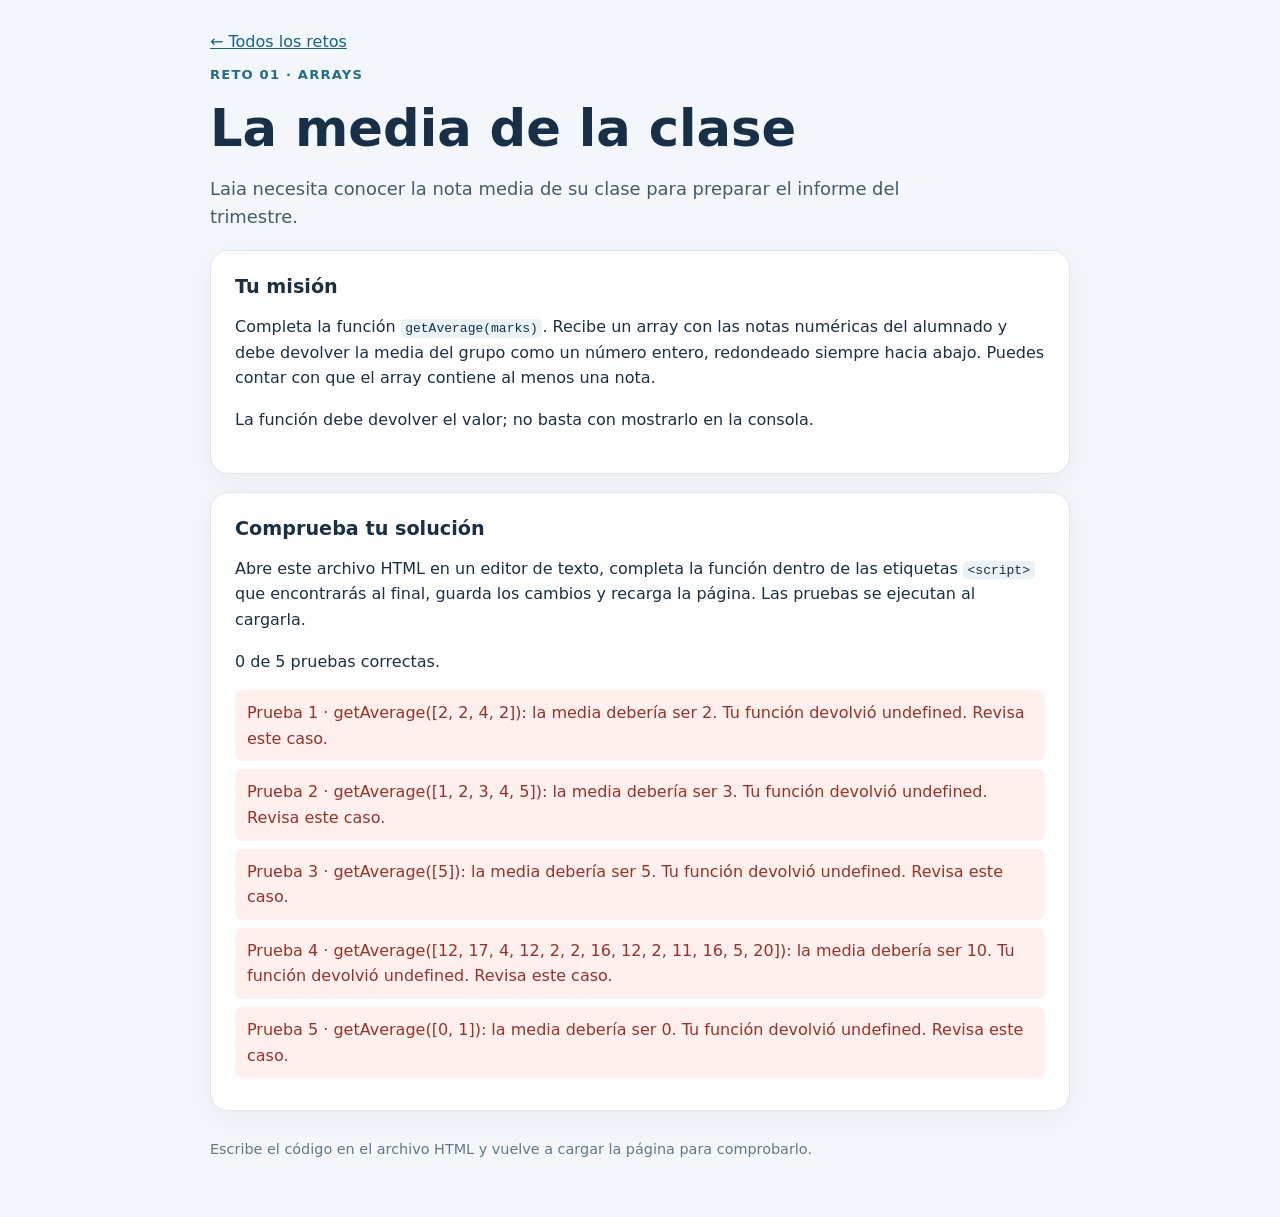
==== 01-media-clase.html @ 635ece25 "first commit" ====
<!doctype html>
<html lang="es">

<head>
  <meta charset="utf-8">
  <meta name="viewport" content="width=device-width,initial-scale=1">
  <title>La media de la clase</title>
  <link rel="stylesheet" href="estilos.css">
  <script src="retos.js" defer></script>
</head>

<body data-reto="media">
  <main>
    <header><a href="index.html">← Todos los retos</a>
      <p class="eyebrow">Reto 01 · Arrays</p>
      <h1>La media de la clase</h1>
      <p class="intro">Laia necesita conocer la nota media de su clase para preparar el informe del trimestre.</p>
    </header>
    <section class="panel">
      <h2>Tu misión</h2>
      <p>Completa la función <code>getAverage(marks)</code>. Recibe un array con las notas numéricas del alumnado y debe
        devolver la media del grupo como un número entero, redondeado siempre hacia abajo. Puedes contar con que el
        array contiene al menos una nota.</p>
      <p>La función debe devolver el valor; no basta con mostrarlo en la consola.</p>
    </section>
    <section class="panel">
      <h2>Comprueba tu solución</h2>
      <p>Abre este archivo HTML en un editor de texto, completa la función dentro de las etiquetas
        <code>&lt;script&gt;</code> que encontrarás al final, guarda los cambios y recarga la página. Las pruebas se
        ejecutan al cargarla.
      </p>
      <p id="resumen" aria-live="polite"></p>
      <ul id="resultados" class="resultados" aria-live="polite"></ul>
    </section>
    <footer>Escribe el código en el archivo HTML y vuelve a cargar la página para comprobarlo.</footer>
  </main>

  <!-- CÓDIGO DEL ALUMNADO: escribe dentro de la función y conserva las llamadas de prueba. -->

  <script>
    function getAverage(marks) {
      // Escribe tu código aquí.

    }

    // Llamadas de prueba: comprueba el resultado en la consola del navegador.
    console.log(getAverage([2, 2, 4, 2])); // Se espera 2
    console.log(getAverage([1, 2, 3, 4, 5])); // Se espera 3
    console.log(getAverage([5])); // Se espera 5
    console.log(getAverage([12, 17, 4, 12, 2, 2, 16, 12, 2, 11, 16, 5, 20])); // Se espera 10
    console.log(getAverage([0, 1])); // Se espera 0
  </script>

  <!-- FIN DEL CÓDIGO DEL ALUMNADO -->

</body>

</html>
---- estilos.css ----
:root{font-family:system-ui,Segoe UI,sans-serif;color:#183047;background:#f3f7fb}*{box-sizing:border-box}body{margin:0}main{max-width:900px;margin:auto;padding:32px 20px 60px}.eyebrow{color:#226b8c;font-size:.82rem;font-weight:800;letter-spacing:.09em;text-transform:uppercase}h1{font-size:clamp(2rem,5vw,3.2rem);line-height:1.1;margin:.3em 0}h2{font-size:1.2rem;margin:0 0 12px}p,li{line-height:1.6}a{color:#13648c}.intro{font-size:1.12rem;color:#425b6e;max-width:700px}.panel,.tarjeta{background:#fff;border:1px solid #dbe6ed;border-radius:18px;box-shadow:0 8px 28px #1830470b;padding:24px;margin:18px 0}.tarjetas{display:grid;grid-template-columns:repeat(auto-fit,minmax(230px,1fr));gap:16px}.tarjeta{margin:0;display:flex;flex-direction:column}.tarjeta a{margin-top:auto;font-weight:700}code{background:#eaf2f6;padding:.13em .35em;border-radius:5px}textarea{width:100%;min-height:220px;resize:vertical;border:1px solid #9bb3c3;border-radius:12px;padding:16px;background:#102636;color:#eaf7ff;font:15px/1.5 Consolas,monospace}textarea:focus,button:focus-visible,a:focus-visible{outline:3px solid #edaa50;outline-offset:3px}button{border:0;border-radius:10px;padding:12px 18px;background:#16678f;color:#fff;font:inherit;font-weight:700;cursor:pointer}button:hover{background:#0f4d6b}.acciones{display:flex;align-items:center;gap:12px;flex-wrap:wrap;margin-top:14px}.resultados{list-style:none;padding:0;margin:16px 0 0}.resultados li{padding:10px 12px;margin:8px 0;border-radius:8px;background:#f2f5f7}.resultados .bien{background:#e3f5e9;color:#165f37}.resultados .mal{background:#fff0ed;color:#9a3128}.ilustracion{display:block;width:min(100%,360px);height:auto;border-radius:12px;margin:16px auto}footer{margin-top:30px;color:#60788a;font-size:.9rem}
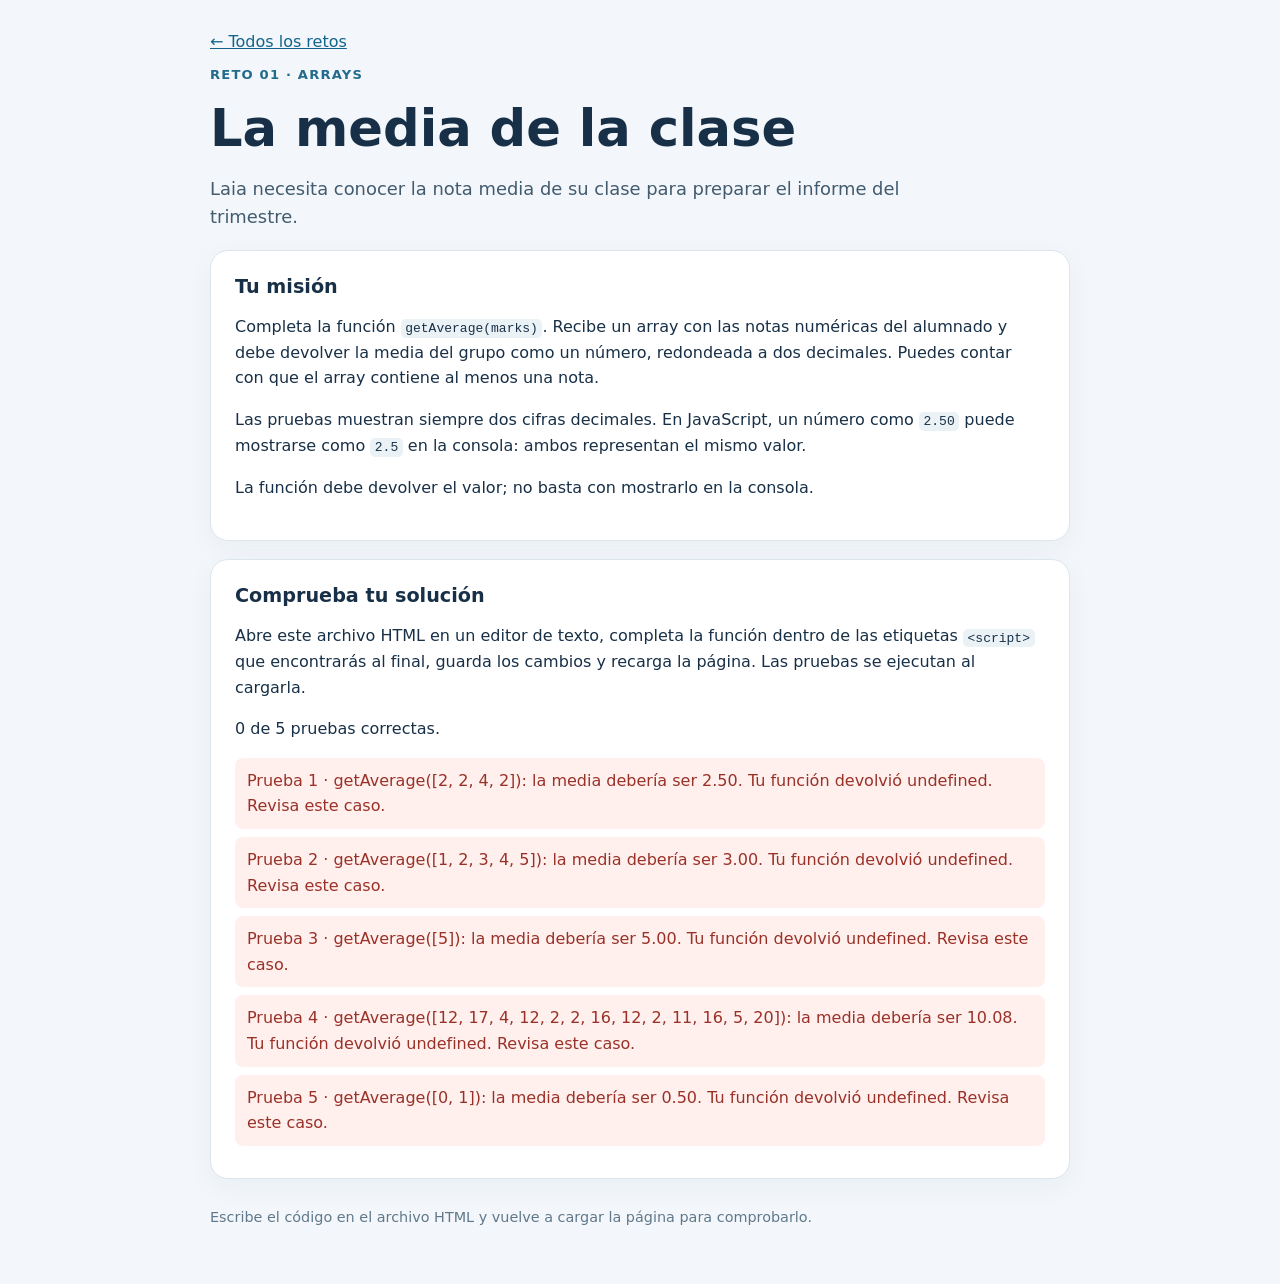
==== commit 7cd3a084: "Update average calculation to return two decimal places and adjust test cases accordingly" ====
--- a/01-media-clase.html
+++ b/01-media-clase.html
@@ -19,8 +19,10 @@
     <section class="panel">
       <h2>Tu misión</h2>
       <p>Completa la función <code>getAverage(marks)</code>. Recibe un array con las notas numéricas del alumnado y debe
-        devolver la media del grupo como un número entero, redondeado siempre hacia abajo. Puedes contar con que el
-        array contiene al menos una nota.</p>
+        devolver la media del grupo como un número, redondeada a dos decimales. Puedes contar con que el array contiene
+        al menos una nota.</p>
+      <p>Las pruebas muestran siempre dos cifras decimales. En JavaScript, un número como <code>2.50</code> puede
+        mostrarse como <code>2.5</code> en la consola: ambos representan el mismo valor.</p>
       <p>La función debe devolver el valor; no basta con mostrarlo en la consola.</p>
     </section>
     <section class="panel">
@@ -44,11 +46,11 @@
     }
 
     // Llamadas de prueba: comprueba el resultado en la consola del navegador.
-    console.log(getAverage([2, 2, 4, 2])); // Se espera 2
-    console.log(getAverage([1, 2, 3, 4, 5])); // Se espera 3
-    console.log(getAverage([5])); // Se espera 5
-    console.log(getAverage([12, 17, 4, 12, 2, 2, 16, 12, 2, 11, 16, 5, 20])); // Se espera 10
-    console.log(getAverage([0, 1])); // Se espera 0
+    console.log(getAverage([2, 2, 4, 2])); // Se espera 2.50
+    console.log(getAverage([1, 2, 3, 4, 5])); // Se espera 3.00
+    console.log(getAverage([5])); // Se espera 5.00
+    console.log(getAverage([12, 17, 4, 12, 2, 2, 16, 12, 2, 11, 16, 5, 20])); // Se espera 10.08
+    console.log(getAverage([0, 1])); // Se espera 0.50
   </script>
 
   <!-- FIN DEL CÓDIGO DEL ALUMNADO -->
